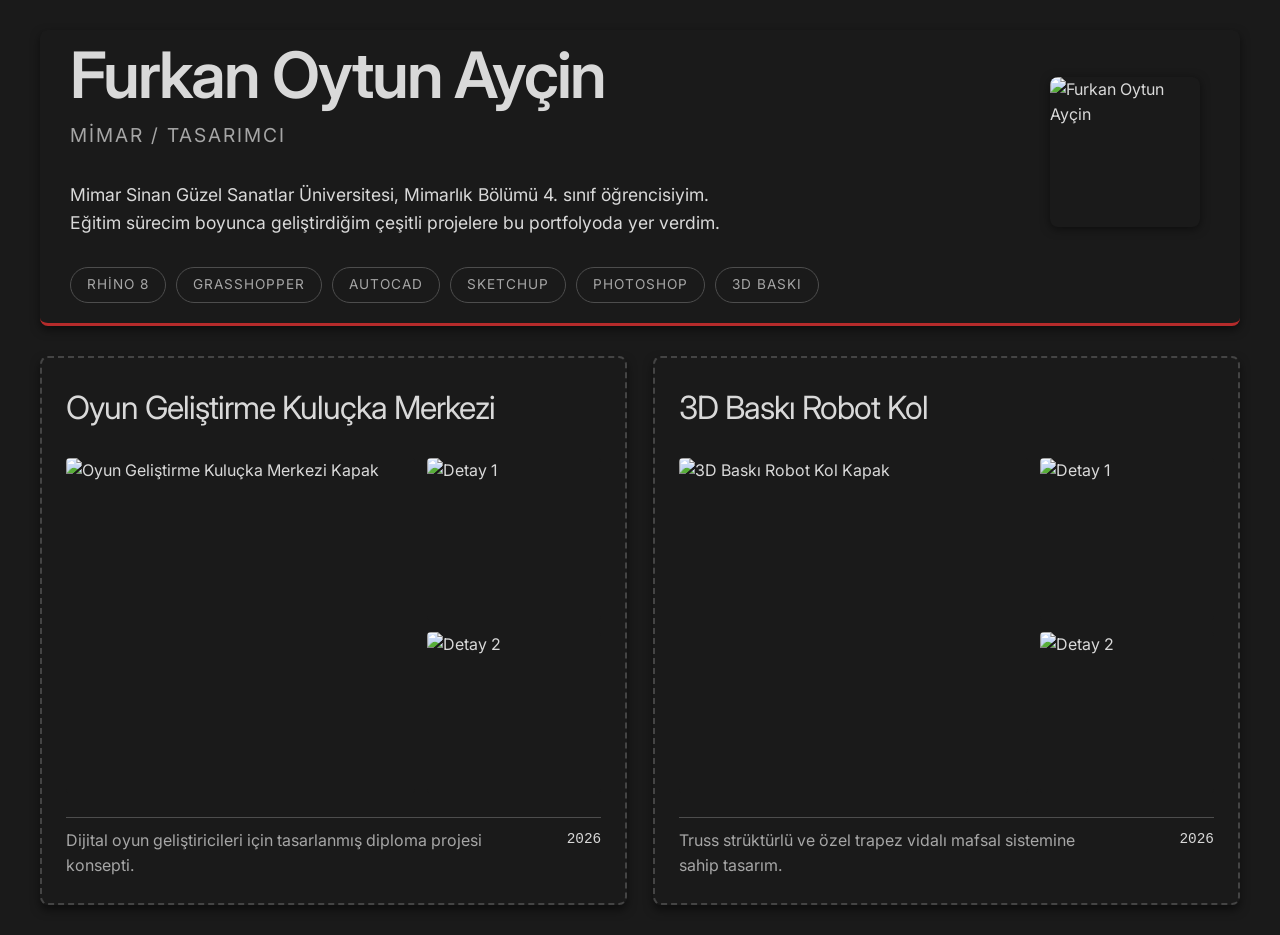
==== index.html @ e7e018c1 "ilk commit: proje iskeleti oluşturuldu" ====
<!DOCTYPE html>
<html lang="tr">
<head>
    <meta charset="UTF-8">
    <meta name="viewport" content="width=device-width, initial-scale=1.0">
    <title>Mimari Portfolyo</title>
    <link rel="stylesheet" href="style.css">
    <link href="https://fonts.googleapis.com/css2?family=Inter:wght@300;400;600&display=swap" rel="stylesheet">
</head>
<body>

    <div id="print-controls" class="hidden">PDF Formatına Geç</div>

    <main id="app">
        <section id="profile-block" class="block"></section>
        <section id="projects-grid" class="grid-container"></section>
    </main>

    <script src="script.js"></script>
</body>
</html>
---- style.css ----
:root {
    /* D&D sitesindeki renkleri ve hissi entegre ediyoruz */
    --bg-color: #1a1a1a;        /* Daha derin, D&D arayüz hissi veren bir siyah #222*/
    --surface-color: #1a1a1a;   /* Kart ve profil foto alanı için yüzey rengi */
    --border-color: #4d4d4d;     /* İnce mimari çizgiler yerine, daha teknik dashed çizgiler için */
    --text-main: #d9d9d9;       /* Temiz, okunabilir açık gri */
    --text-muted: #a6a6a6;      /* Daha koyu gri */
    --accent: #b52b2b;          /* Kırmızı vurgu (D&D'deki gibi) */
    --accent-secondary: #d9534f; /* Kırmızı vurgu (D&D'deki düğme hissi) */
}

* {
    margin: 0;
    padding: 0;
    box-sizing: border-box;
    font-family: 'Inter', -apple-system, sans-serif;
}

body {
    background-color: var(--bg-color);
    color: var(--text-main);
    line-height: 1.6;
    padding: 30px 20px;

    min-width: 550px; /* Mobildeki en dar görünüm için minimum genişlik */
}

/* Sıkışmayı önlemek için max-width çok daha geniş (1400px) */
#app {
    max-width: 1200px;
    margin: 0 auto;
}

/* --- PROFİL BÖLÜMÜ & FOTOĞRAF (Responsive) --- */
#profile-block {
    margin-bottom: 30px;
    padding: 10px 10px 10px 30px;

    background-color: var(--surface-color);; /* D&D sitesindeki gibi daha koyu bir arka plan */
    border-radius: 8px; /* Ovalliği artırdık */
    border-bottom: 3px solid #b52b2b;
    box-shadow: 0 4px 10px rgba(0,0,0,0.5);

}

/* Masaüstü: Fotoğraf ve metin yan yana, fotoğraf sağda */
.profile-container {
    display: flex;
    justify-content: space-between;
    align-items: center;
    gap: 40px;
}

.profile-image-wrapper {
    order: 2; /* HTML koduna dokunmadan fotoğrafı sihirli bir şekilde sağa atar */
    margin-right: 30px; /* Çerçeveye yapışmasını engelleyen o boşluk */
    margin-bottom: 50px;
    
    width: 150px; 
    height: 150px;
    border-radius: 8px; 
    overflow: hidden;
    background-color: var(--surface-color);
    box-shadow: 0 2px 10px rgba(0,0,0,0.5);

}

.profile-image-wrapper img {
    width: 100%;
    height: 100%;
    object-fit: cover;
}

.profile-content {
    flex: 1; /* Metnin kalan alanı kaplamasını sağlar */
}

.profile-name { 
    font-size: clamp(3rem, 5vw, 5rem); /* Dev editoryal tipografi */
    letter-spacing: -0.03em;
    line-height: 1.1;
    margin-bottom: 10px;
    font-weight: 600;
}

.profile-role { 
    font-size: 1.2rem; 
    color: var(--text-muted); 
    font-weight: 400; 
    margin-bottom: 30px; 
    text-transform: uppercase;
    letter-spacing: 2px;
}

.profile-bio { 
    display: block;
    /*max-width: 700px; */
    font-size: 1.1rem;
    margin-bottom: 30px; 
}

.skill-tag {
    display: inline-block;
    padding: 6px 16px;
    margin: 0 10px 10px 0;
    border: 1px solid var(--border-color); /* Buton yerine çizgi hissiyatı */
    font-size: 0.85rem;
    border-radius: 40px; /* Modern hap tasarımı */
    color: var(--text-muted);
    text-transform: uppercase;
    letter-spacing: 1px;
}

/* --- ANA SAYFA PROJE GRID YAPISI --- */
.grid-container {
    display: grid;
    grid-template-columns: 1fr; /* Mobilde tek satır */
    gap: 2vw;
}

/* Masaüstünde en fazla 2 sütun (büyük ve ferah durması için) */
@media (min-width: 1024px) {
    .grid-container {
        grid-template-columns: repeat(2, 1fr);
    }
}

/* --- PROJE KARTLARI (Editoryal Tarz + D&D Dokunuşu) --- */
.project-card {
    cursor: pointer;
    display: flex;
    flex-direction: column;
    gap: 24px;
    group; /* Hover efektleri için */
    background-color: var(--surface-color); /* Hafif yüzey rengi */
    border-radius: 8px; /* Ovalliği artırdık */
    box-shadow: 0 5px 10px rgba(0,0,0,0.5);
    padding: 24px;
    border: 2px dashed #444; /* İstediğin dashed kenarlık */
    transition: transform 0.3s ease, box-shadow 0.3s ease;
}

.project-card:hover {
    transform: translateY(-3px);
    box-shadow: 0 10px 20px rgba(0,0,0,0.5);
}

/* Başlık (Kırmızı vurgu rengini D&D'deki gibi ekledik) */
.card-title {
    font-size: 2rem;
    font-weight: 400;
    letter-spacing: -1px;
    border-bottom: 1px solid transparent;
    transition: transform 0.6s cubic-bezier(0.16, 1, 0.3, 1); /* Yumuşak zoom animasyonu */
}

.project-card:hover .card-title {
    transform: scale(1.03);
}

/* Asimetrik Görsel Grid'i (1 Büyük 2 Küçük) */
.preview-gallery {
    display: grid;
    grid-template-columns: 2fr 1fr; 
    grid-template-rows: 1fr 1fr;    
    gap: 12px;
    aspect-ratio: 16 / 10;
    width: 100%;
}

.img-wrapper {
    width: 100%;
    height: 100%;
    overflow: hidden;
    background-color: var(--surface-color); /* Resim yüklenene kadar gri kutu */
    border-radius: 4px;
}

.img-kapak { grid-row: span 2; }

.img-wrapper img {
    width: 100%;
    height: 100%;
    object-fit: cover;
    transition: transform 0.6s cubic-bezier(0.16, 1, 0.3, 1); /* Yumuşak zoom animasyonu */
}

/* Kartın üzerine gelince sadece fotoğraflar hafifçe büyüsün */
.project-card:hover .img-wrapper img {
    transform: scale(1.05);
}

/* Alt Bilgiler */
.card-footer {
    display: flex;
    justify-content: space-between;
    align-items: flex-start;
    padding-top: 10px;
    border-top: 1px solid var(--border-color); /* Mimari çizgi */
}

.card-summary {
    font-size: 1rem;
    color: var(--text-muted);
    max-width: 80%;
}

.card-year {
    font-size: 0.9rem;
    font-family: monospace; /* Yıl bilgisini teknik göstermek için */
    color: var(--text-main);
}

/* --- DETAY SAYFASI & MASONRY (TUĞLA) DİZİLİM --- */
.back-btn { 
    display: inline-block; 
    margin-bottom: 50px; 
    color: white; 
    text-decoration: none; 
    text-transform: uppercase;
    letter-spacing: 1px;
    font-size: 0.9rem;
    padding: 10px 20px;
    background-color: var(--accent-secondary); /* Kırmızı D&D düğmesi hissiyatı */
    border-radius: 4px;
    transition: background-color 0.3s;
}
.back-btn:hover { background-color: #bd3f3f; } /* Kırmızı daha koyulaşsın */

.detail-header {
    margin-bottom: 60px;
    max-width: 800px;
}

.detail-year { font-family: monospace; color: var(--text-muted); font-size: 1.1rem; }
.detail-title { font-size: clamp(2.5rem, 4vw, 4rem); letter-spacing: -1px; margin: 15px 0; font-weight: 500;}
.detail-summary { font-size: 1.2rem; color: var(--text-muted); line-height: 1.8; }

/* MASONRY (TUĞLA) SİSTEMİ */
.detail-masonry-gallery {
    column-count: 1; /* Mobilde alt alta tek sıra */
    column-gap: 20px;
}

.detail-masonry-gallery img {
    width: 100%;
    margin-bottom: 20px;
    border-radius: 4px;
    display: block; /* Görüntülerin altındaki boşluğu alır */
    break-inside: avoid; /* Resimlerin sütunlar arasında bölünmesini engeller */
}

/* --- MOBİL UYUMLULUK (Dar Ekranlar) --- */
@media (max-width: 767px) {

    #profile-block {
        margin-bottom: 15px; /* Profil bloğunun dış boşluklarını da azaltıyoruz */
    }

    .profile-container {
        display: block; /* Flex'i iptal ediyoruz ki yazılar serbest aksın */
        position: relative; /* Fotoğrafı sağ üste iğnelemek için referans noktamız */
    }
    
    .profile-image-wrapper {
        position: absolute; /* Sadece mobilde fotoğrafı metinden bağımsız sağ üste asarız */
        top: 0;
        right: 0;
        width: 80px; /* İstediğin gibi küçük görünüm */
        height: 80px;

        margin-right: 0; /* Çerçeveye yapışmasını engelleyen o boşluk */
        margin-bottom: o; /* Mobilde alt boşluk gereksiz */
    }
    
    .profile-content {
        display: block; 
    }
    
    /* İsim ve meslek yazısının, sağdaki fotoğrafın altına girmemesi için sağdan itiyoruz */
    .profile-name, .profile-role {
        padding-right: 100px; /* 80px fotoğraf + 30px boşluk */
    }
    
    .profile-name {
        font-size: 2.5rem; 
    }
    
    .profile-role {
        font-size: 1rem;
        margin-bottom: 20px; 
    }
    
    .profile-bio {
        display: block; /* BİLGİLERİN ARTIK GÖRÜNÜYOR */
        font-size: 1rem;
        margin-top: 15px;
    }
}

@media (max-width: 550px) {
    body {
        padding: 10px 10px; /* Daha dar ekranlarda kenar boşluklarını azaltıyoruz */
    }
}

/* --- PDF PRINT MODU GİZLİ CSS --- */
.print-mode { background-color: white !important; color: black !important; }
.print-mode .project-card { border: none; }
.print-mode .border-color { border-color: #ccc; }
.print-mode .back-btn { background: none; color: black; border: 1px solid #333; }
.hidden { display: none; }
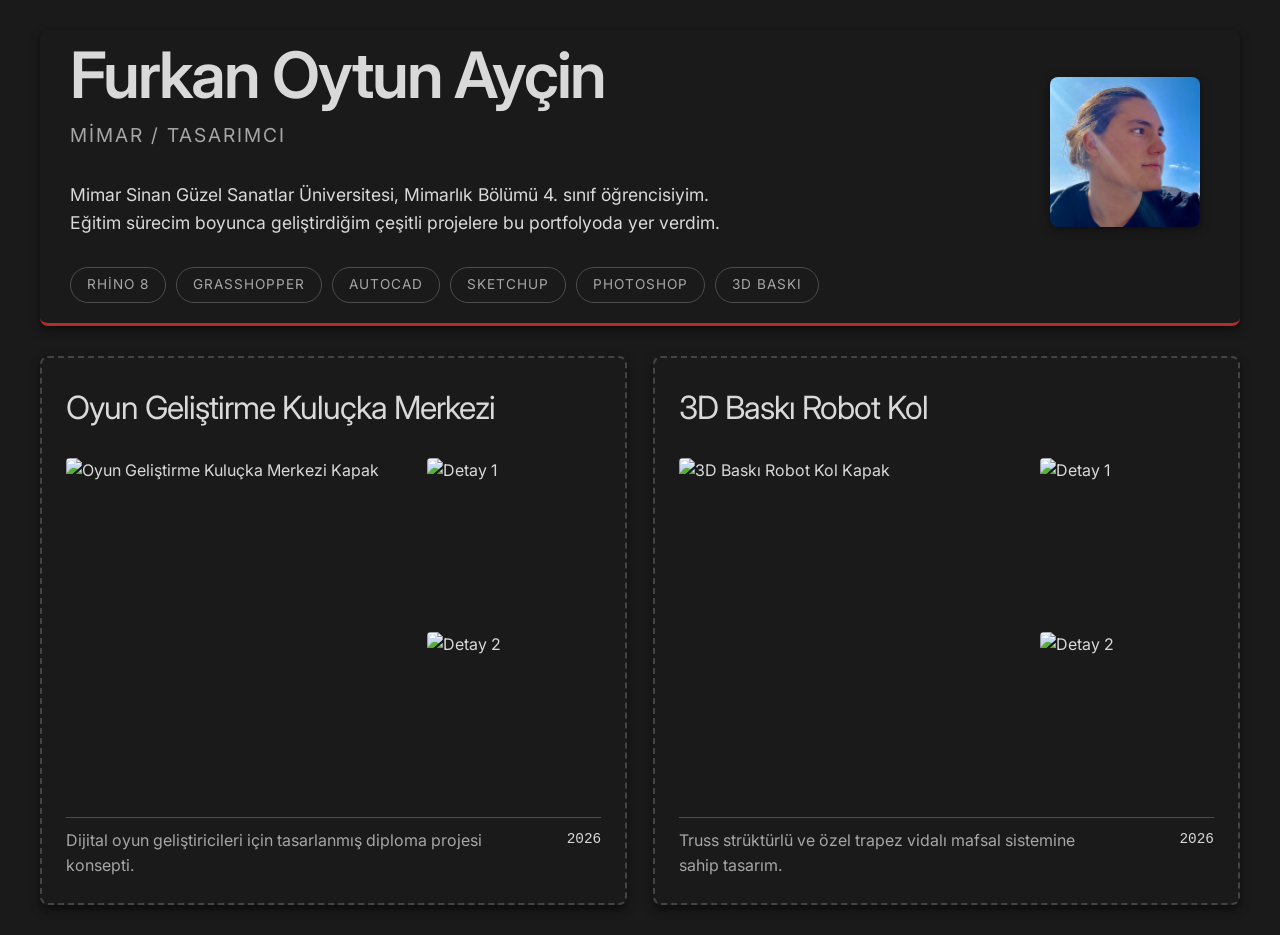
==== commit b4ae2e2a: "telefon ekranı güncellemesi" ====
--- a/index.html
+++ b/index.html
@@ -2,7 +2,13 @@
 <html lang="tr">
 <head>
     <meta charset="UTF-8">
-    <meta name="viewport" content="width=device-width, initial-scale=1.0">
+    <meta id="myViewport" name="viewport" content="width=device-width, initial-scale=1.0, maximum-scale=1.0, user-scalable=no">
+    <script>
+        // Eğer cihazın ekranı 550px'ten küçükse, siteyi 550px'e sabitleyip ekrana sığacak şekilde küçült
+        if (window.screen.width < 550) {
+            document.getElementById("myViewport").setAttribute("content", "width=550, user-scalable=no");
+        }
+    </script>
     <title>Mimari Portfolyo</title>
     <link rel="stylesheet" href="style.css">
     <link href="https://fonts.googleapis.com/css2?family=Inter:wght@300;400;600&display=swap" rel="stylesheet">
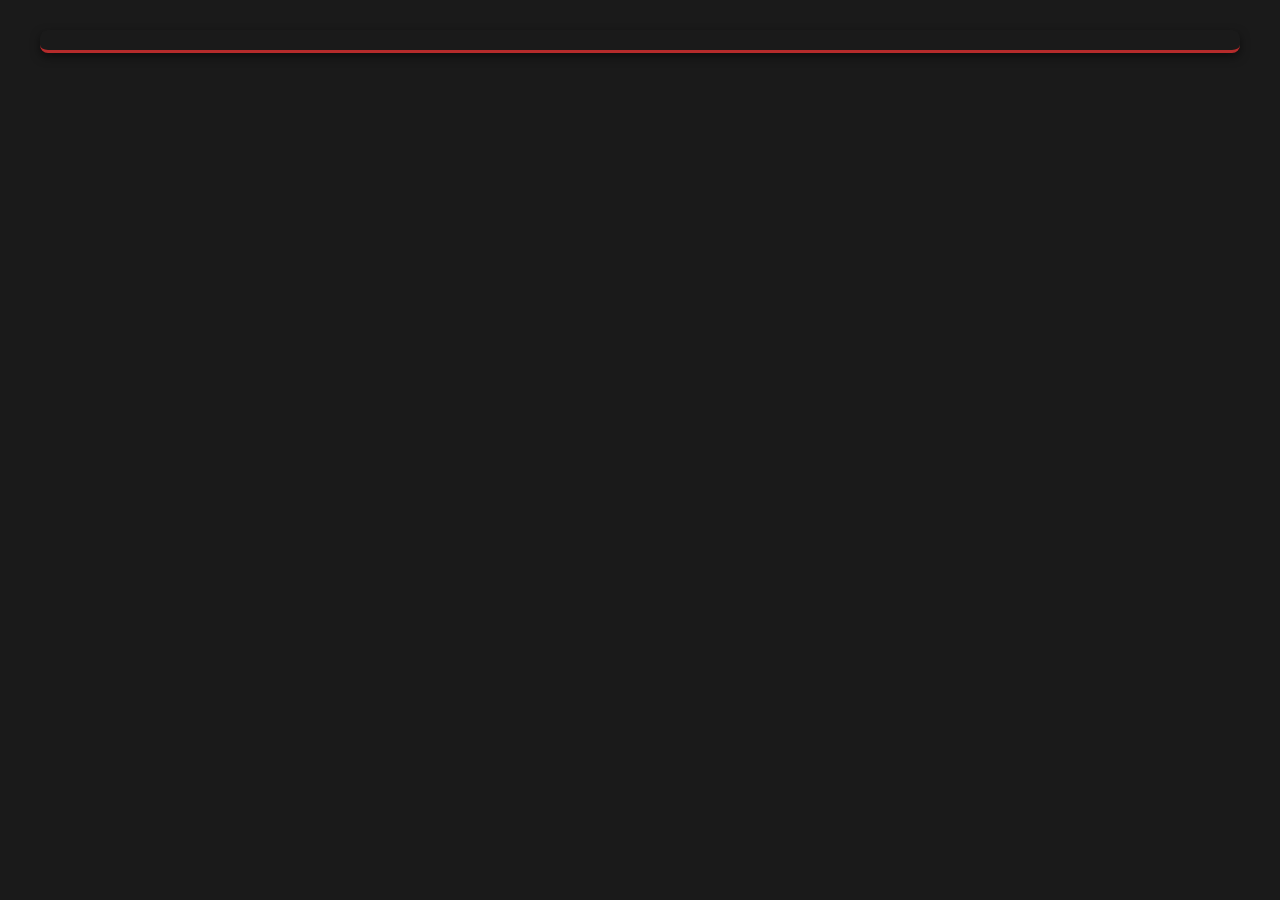
==== commit 62e3910e: "Gelişmiş resim galerisi" ====
--- a/index.html
+++ b/index.html
@@ -10,7 +10,8 @@
         }
     </script>
     <title>Mimari Portfolyo</title>
-    <link rel="stylesheet" href="style.css">
+    <link rel="stylesheet" href="css/base.css">
+    <link rel="stylesheet" href="css/home.css">
     <link href="https://fonts.googleapis.com/css2?family=Inter:wght@300;400;600&display=swap" rel="stylesheet">
 </head>
 <body>
@@ -22,6 +23,6 @@
         <section id="projects-grid" class="grid-container"></section>
     </main>
 
-    <script src="script.js"></script>
+    <script type="module" src="script.js"></script>
 </body>
 </html>
--- a/css/base.css
+++ b/css/base.css
@@ -0,0 +1,57 @@
+/* ==========================================================================
+   BASE CSS: Renk Değişkenleri, Sıfırlamalar ve Ortak İskelet Kararları
+   ========================================================================== */
+
+:root {
+    /* Renk Paleti - D&D hissi ve modern mimari dokunuşlar */
+    --bg-color: #1a1a1a;         /* Derin siyah arka plan */
+    --surface-color: #1a1a1a;    /* Kart ve profil foto alanı için yüzey rengi */
+    --border-color: #4d4d4d;     /* Teknik dashed çizgiler için */
+    --text-main: #d9d9d9;        /* Temiz, okunabilir açık gri */
+    --text-muted: #a6a6a6;       /* Daha koyu gri (Alt metinler için) */
+    --accent: #b52b2b;           /* Kırmızı vurgu */
+    --accent-secondary: #d9534f; /* Butonlar için daha açık kırmızı vurgu */
+}
+
+/* Tüm elementlerin varsayılan boşluklarını sıfırlayıp, kutu modelini düzeltiyoruz */
+* {
+    margin: 0;
+    padding: 0;
+    box-sizing: border-box;
+    font-family: 'Inter', -apple-system, sans-serif;
+}
+
+/* Ana gövde ayarları */
+body {
+    background-color: var(--bg-color);
+    color: var(--text-main);
+    line-height: 1.6;
+    padding: 30px 20px;
+    min-width: 550px; /* Sitenin rijitliğini koruyan en dar görünüm sınırı */
+}
+
+/* Dar ekranlarda genel iç boşlukları (padding) daraltıyoruz */
+@media (max-width: 550px) {
+    body {
+        padding: 10px 10px; 
+    }
+}
+
+/* Sitenin ana kapsayıcısı */
+#app {
+    max-width: 1200px;
+    margin: 0 auto;
+}
+
+/* ==========================================================================
+   PDF PRINT MODU VE YARDIMCI SINIFLAR
+   ========================================================================== */
+.print-mode { 
+    background-color: white !important; 
+    color: black !important; 
+}
+.print-mode .project-card { border: none; }
+.print-mode .border-color { border-color: #ccc; }
+.print-mode .back-btn { background: none; color: black; border: 1px solid #333; }
+
+.hidden { display: none; }
--- a/css/home.css
+++ b/css/home.css
@@ -0,0 +1,205 @@
+/* ==========================================================================
+   HOME CSS: Profil Bloğu ve Proje Kartları Izgarası
+   ========================================================================== */
+
+/* --- PROFİL BÖLÜMÜ --- */
+#profile-block {
+    margin-bottom: 30px;
+    padding: 10px 10px 10px 30px;
+    background-color: var(--surface-color);
+    border-radius: 8px;
+    border-bottom: 3px solid #b52b2b;
+    box-shadow: 0 4px 10px rgba(0,0,0,0.5);
+}
+
+.profile-container {
+    display: flex;
+    justify-content: space-between;
+    align-items: center;
+    gap: 40px;
+}
+
+/* Profil Fotoğrafı Çerçevesi */
+.profile-image-wrapper {
+    order: 2; /* HTML'e dokunmadan sağa alma */
+    margin-right: 30px; 
+    margin-bottom: 50px;
+    width: 150px; 
+    height: 150px;
+    border-radius: 8px; 
+    overflow: hidden;
+    background-color: var(--surface-color);
+    box-shadow: 0 2px 10px rgba(0,0,0,0.5);
+}
+
+.profile-image-wrapper img {
+    width: 100%;
+    height: 100%;
+    object-fit: cover;
+}
+
+.profile-content {
+    flex: 1;
+}
+
+.profile-name { 
+    font-size: clamp(3rem, 5vw, 5rem); 
+    letter-spacing: -0.03em;
+    line-height: 1.1;
+    margin-bottom: 10px;
+    font-weight: 600;
+}
+
+.profile-role { 
+    font-size: 1.2rem; 
+    color: var(--text-muted); 
+    font-weight: 400; 
+    margin-bottom: 30px; 
+    text-transform: uppercase;
+    letter-spacing: 2px;
+}
+
+.profile-bio { 
+    display: block;
+    font-size: 1.1rem;
+    margin-bottom: 30px; 
+}
+
+.skill-tag {
+    display: inline-block;
+    padding: 6px 16px;
+    margin: 0 10px 10px 0;
+    border: 1px solid var(--border-color);
+    font-size: 0.85rem;
+    border-radius: 40px;
+    color: var(--text-muted);
+    text-transform: uppercase;
+    letter-spacing: 1px;
+}
+
+/* --- PROJE GRID YAPISI --- */
+.grid-container {
+    display: grid;
+    grid-template-columns: 1fr; /* Mobilde tek sütun */
+    gap: 2vw;
+}
+
+@media (min-width: 1024px) {
+    .grid-container {
+        grid-template-columns: repeat(2, 1fr); /* Masaüstünde 2 sütun */
+    }
+}
+
+/* --- PROJE KARTLARI --- */
+.project-card {
+    cursor: pointer;
+    display: flex;
+    flex-direction: column;
+    gap: 24px;
+    background-color: var(--surface-color);
+    border-radius: 8px;
+    box-shadow: 0 5px 10px rgba(0,0,0,0.5);
+    padding: 24px;
+    border: 2px dashed #444; 
+    transition: transform 0.3s ease, box-shadow 0.3s ease;
+}
+
+.project-card:hover {
+    transform: translateY(-3px);
+    box-shadow: 0 10px 20px rgba(0,0,0,0.5);
+}
+
+.card-title {
+    font-size: 2rem;
+    font-weight: 400;
+    letter-spacing: -1px;
+    border-bottom: 1px solid transparent;
+    transition: transform 0.6s cubic-bezier(0.16, 1, 0.3, 1);
+}
+
+.project-card:hover .card-title {
+    transform: scale(1.03); /* Hover durumunda başlık büyümesi */
+}
+
+/* 1 Büyük 2 Küçük Resim Izgarası */
+.preview-gallery {
+    display: grid;
+    grid-template-columns: 2fr 1fr; 
+    grid-template-rows: 1fr 1fr;    
+    gap: 12px;
+    aspect-ratio: 16 / 10;
+    width: 100%;
+}
+
+.img-wrapper {
+    width: 100%;
+    height: 100%;
+    overflow: hidden;
+    background-color: var(--surface-color);
+    border-radius: 4px;
+}
+
+.img-kapak { grid-row: span 2; }
+
+.img-wrapper img {
+    width: 100%;
+    height: 100%;
+    object-fit: cover;
+    transition: transform 0.6s cubic-bezier(0.16, 1, 0.3, 1);
+}
+
+.project-card:hover .img-wrapper img {
+    transform: scale(1.05); /* Hover durumunda resimlerin hafif zoomlanması */
+}
+
+.card-footer {
+    display: flex;
+    justify-content: space-between;
+    align-items: flex-start;
+    padding-top: 10px;
+    border-top: 1px solid var(--border-color);
+}
+
+.card-summary {
+    font-size: 1rem;
+    color: var(--text-muted);
+    max-width: 80%;
+}
+
+.card-year {
+    font-size: 0.9rem;
+    font-family: monospace;
+    color: var(--text-main);
+}
+
+/* --- MOBİL UYUMLULUK (Sadece Ana Sayfa İçin) --- */
+@media (max-width: 767px) {
+    #profile-block { margin-bottom: 15px; }
+
+    .profile-container {
+        display: block; 
+        position: relative; 
+    }
+    
+    .profile-image-wrapper {
+        position: absolute; 
+        top: 0;
+        right: 0;
+        width: 80px; 
+        height: 80px;
+        margin-right: 0; 
+        margin-bottom: 0; 
+    }
+    
+    .profile-content { display: block; }
+    
+    .profile-name, .profile-role { padding-right: 100px; }
+    .profile-name { font-size: 2.5rem; }
+    .profile-role { font-size: 1rem; margin-bottom: 20px; }
+    
+    .profile-bio {
+        display: block; 
+        font-size: 1rem;
+        margin-top: 15px;
+    }
+}
